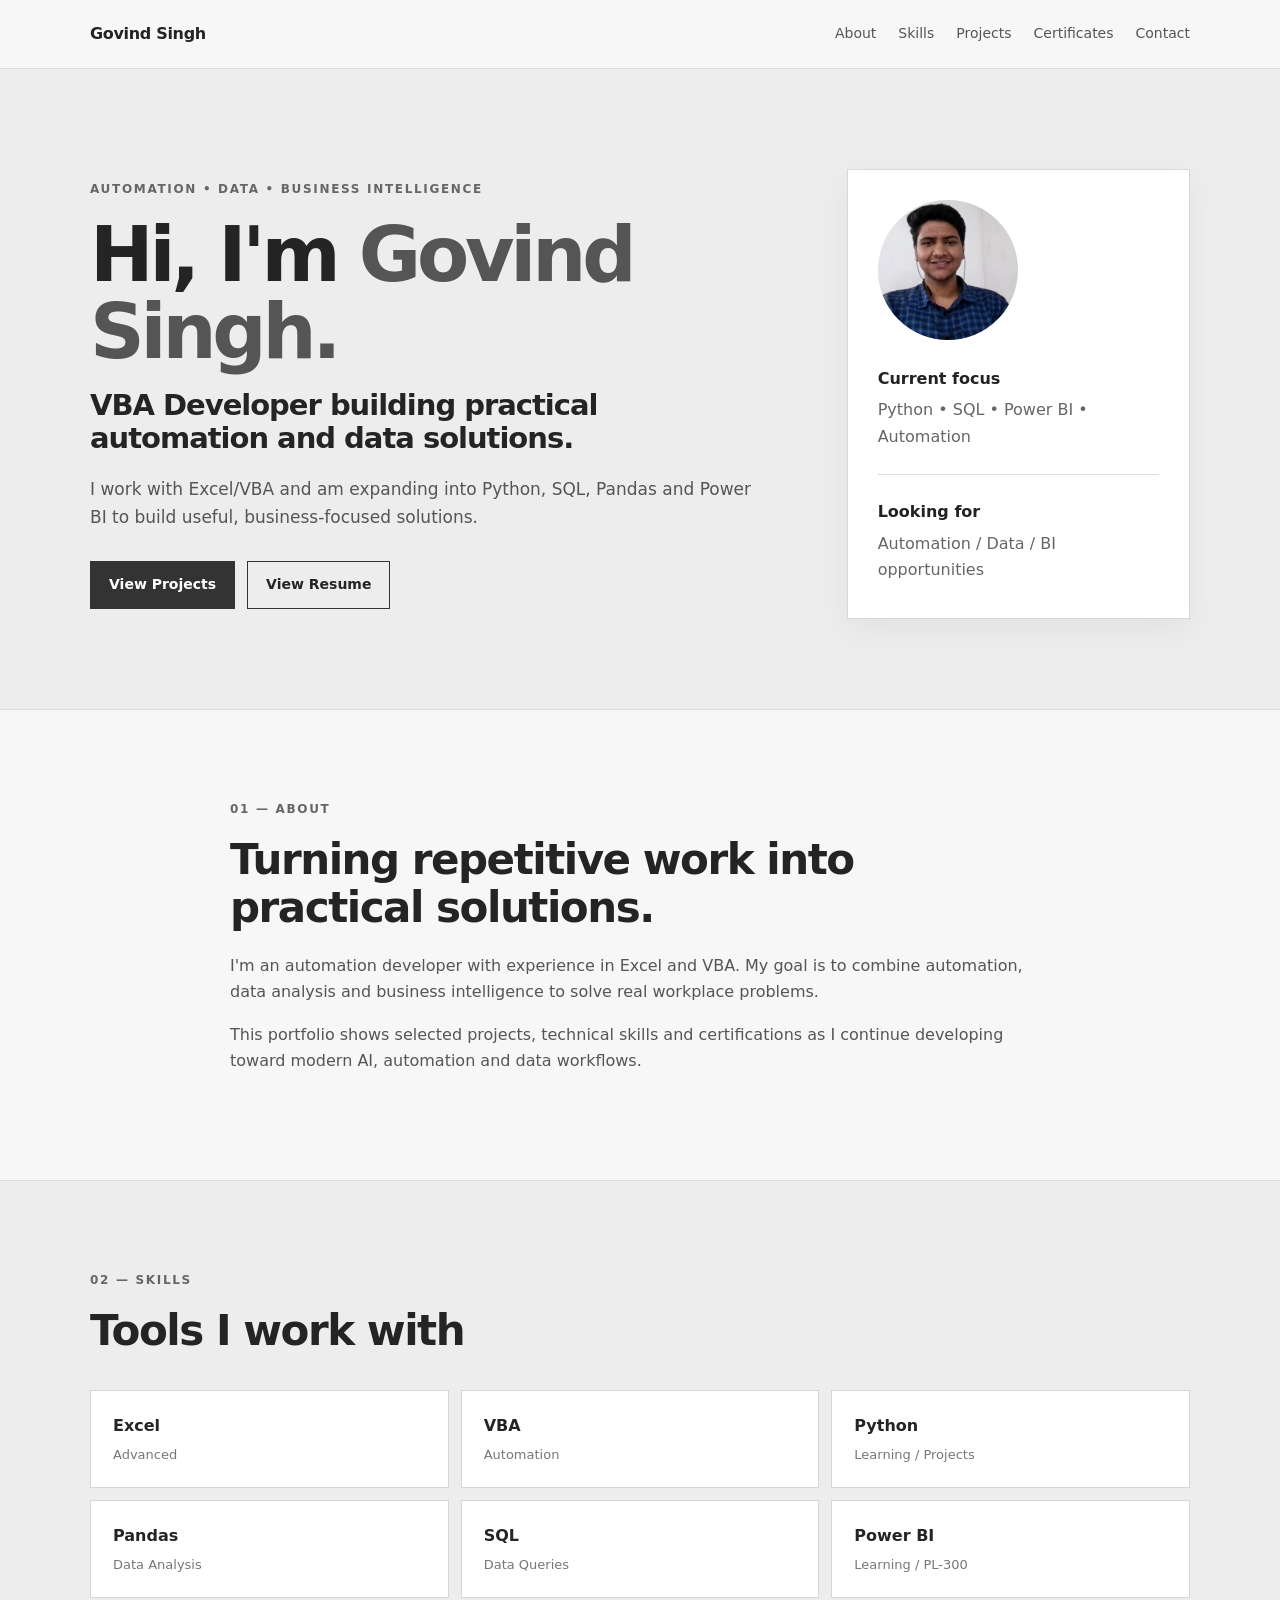
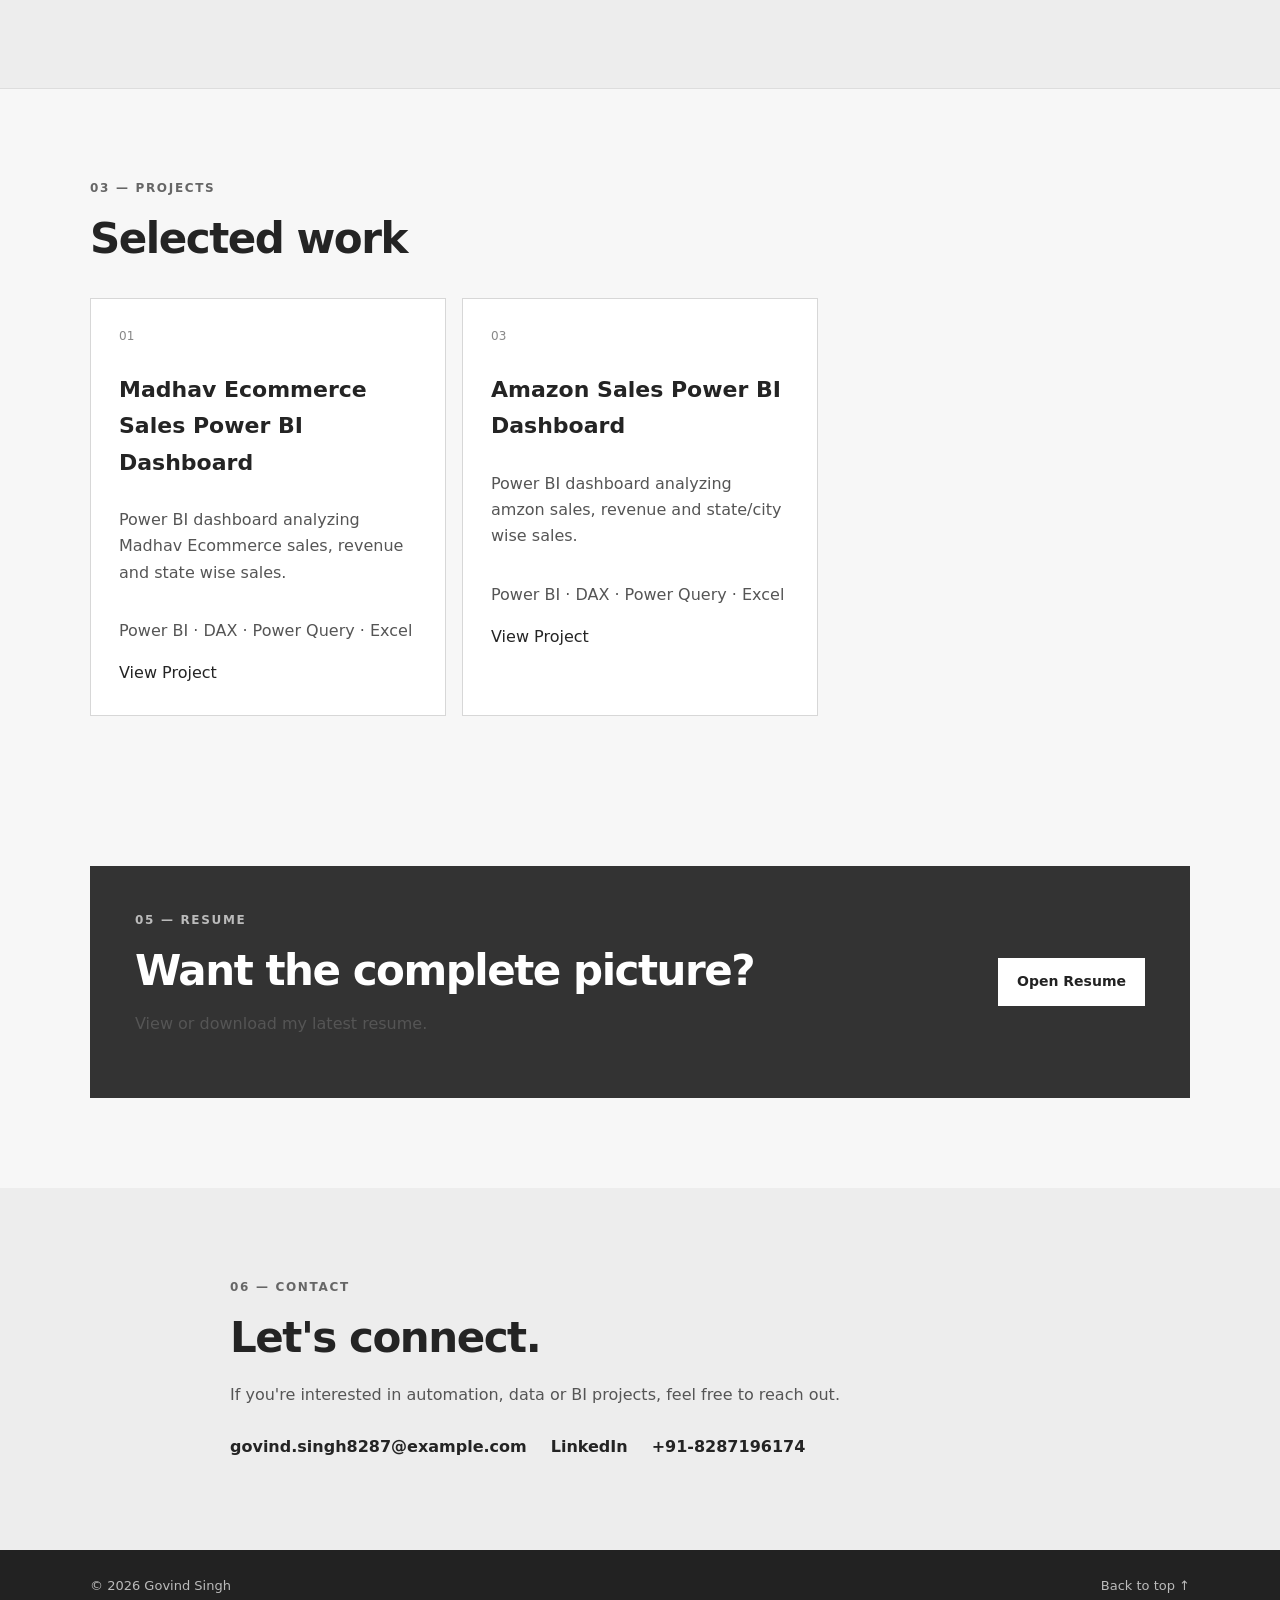
==== index.html @ 37bec1ab "Initial portfolio" ====
<!DOCTYPE html>
<html lang="en">
<head>
  <meta charset="UTF-8">
  <meta name="viewport" content="width=device-width, initial-scale=1.0">
  <meta name="description" content="Govind Singh - Automation Developer Portfolio">
  <title>Govind Singh | Automation Developer</title>
  <link rel="stylesheet" href="style.css">
</head>
<body>
  <header class="site-header">
    <div class="container nav">
      <a class="logo" href="#home">Govind Singh</a>
      <nav>
        <a href="#about">About</a>
        <a href="#skills">Skills</a>
        <a href="#projects">Projects</a>
        <a href="#certificates">Certificates</a>
        <a href="#contact">Contact</a>
      </nav>
    </div>
  </header>

  <main>
    <section id="home" class="hero">
      <div class="container hero-grid">
        <div>
          <p class="eyebrow">AUTOMATION • DATA • BUSINESS INTELLIGENCE</p>
          <h1>Hi, I'm <span>Govind Singh.</span></h1>
          <h2>VBA Developer building practical automation and data solutions.</h2>
          <p class="hero-text">
            I work with Excel/VBA and am expanding into Python, SQL, Pandas and Power BI
            to build useful, business-focused solutions.
          </p>
          <div class="buttons">
            <a class="button primary" href="#projects">View Projects</a>
            <a class="button secondary" href="assets/resume.pdf" target="_blank">View Resume</a>
          </div>
        </div>
        <aside class="intro-card">
          <img class="profile-photo" src="assets/Profile photo.jpg" alt="Govind Singh">
          <p><strong>Current focus</strong></p>
          <p>Python • SQL • Power BI • Automation</p>
          <hr>
          <p><strong>Looking for</strong></p>
          <p>Automation / Data / BI opportunities</p>
        </aside>
      </div>
    </section>

    <section id="about" class="section">
      <div class="container narrow">
        <p class="section-label">01 — ABOUT</p>
        <h2>Turning repetitive work into practical solutions.</h2>
        <p>
          I'm an automation developer with experience in Excel and VBA. My goal is to
          combine automation, data analysis and business intelligence to solve real
          workplace problems.
        </p>
        <p>
          This portfolio shows selected projects, technical skills and certifications
          as I continue developing toward modern AI, automation and data workflows.
        </p>
      </div>
    </section>

    <section id="skills" class="section muted">
      <div class="container">
        <p class="section-label">02 — SKILLS</p>
        <h2>Tools I work with</h2>
        <div class="skill-grid">
          <div class="skill"><strong>Excel</strong><span>Advanced</span></div>
          <div class="skill"><strong>VBA</strong><span>Automation</span></div>
          <div class="skill"><strong>Python</strong><span>Learning / Projects</span></div>
          <div class="skill"><strong>Pandas</strong><span>Data Analysis</span></div>
          <div class="skill"><strong>SQL</strong><span>Data Queries</span></div>
          <div class="skill"><strong>Power BI</strong><span>Learning / PL-300</span></div>
        </div>
      </div>
    </section>

    <section id="projects" class="section">
      <div class="container">
        <p class="section-label">03 — PROJECTS</p>
        <h2>Selected work</h2>
        <div class="project-grid">
          <article class="project-card">
            <div class="project-number">01</div>
              <h3>Madhav Ecommerce Sales Power BI Dashboard</h3>

    <p>
        Power BI dashboard analyzing Madhav Ecommerce sales,
        revenue and state wise sales.
    </p>

    <p class="project-tech">
        Power BI · DAX · Power Query · Excel
    </p>

    <a href="/projects/power bi/madhav ecomm/project.html"
       class="project-button">
        View Project
    </a>
          </article>
<!--
          <article class="project-card">
            <div class="project-number">02</div>
            <h3>Excel / VBA Automation</h3>
            <p>Business-process automation using Excel VBA to reduce repetitive manual work.</p>
            <div class="tags"><span>Excel</span><span>VBA</span><span>Automation</span></div>
            <a href="#" class="text-link">View project →</a>
          </article> -->

          <article class="project-card">
            <div class="project-number">03</div>
 <h3>  Amazon Sales Power BI Dashboard</h3>

    <p>
        Power BI dashboard analyzing amzon sales,
        revenue and state/city wise sales.
    </p>

    <p class="project-tech">
        Power BI · DAX · Power Query · Excel
    </p>

    <a href="/projects/power bi/amazon dashboard/project.html"
       class="project-button">
        View Project
    </a>
          </article>
        </div>
      </div>
    </section>
<!-- 
    <section id="certificates" class="section muted">
      <div class="container">
        <p class="section-label">04 — CERTIFICATIONS</p>
        <h2>Learning & certifications</h2>
        <div class="certificate-list">
         <div class="certificate"><div><strong>Microsoft Power BI / PL-300</strong><span>Certification / preparation</span></div><span class="year">2026</span></div>
          <div class="certificate"><div><strong>Python / Data Analysis</strong><span>Add certificate name here</span></div><span class="year">2026</span></div>
          <div class="certificate"><div><strong>Additional Certification</strong><span>Add issuing organisation here</span></div><span class="year">20XX</span></div>
        --></div>
      </div>
    </section>

    <section id="resume" class="section resume-section">
      <div class="container resume-box">
        <div>
          <p class="section-label">05 — RESUME</p>
          <h2>Want the complete picture?</h2>
          <p>View or download my latest resume.</p>
        </div>
        <a class="button primary" href="assets/resume.pdf" target="_blank">Open Resume</a>
      </div>
    </section>

    <section id="contact" class="section contact">
      <div class="container narrow">
        <p class="section-label">06 — CONTACT</p>
        <h2>Let's connect.</h2>
        <p>If you're interested in automation, data or BI projects, feel free to reach out.</p>
        <div class="contact-links">
          <a href="mailto:@example.com">govind.singh8287@example.com</a>
          <a href="https://www.linkedin.com/" target="_blank">LinkedIn</a>
          <a href="https://github.com/" target="_blank">+91-8287196174</a>
        </div>
      </div>
    </section>
  </main>

  <footer>
    <div class="container footer-inner">
      <span>© 2026 Govind Singh</span>
      <a href="#home">Back to top ↑</a>
    </div>
  </footer>
</body>
</html>
---- style.css ----
* { box-sizing: border-box; }
html { scroll-behavior: smooth; }
body {
  margin: 0;
  font-family: Inter, ui-sans-serif, system-ui, -apple-system, BlinkMacSystemFont, "Segoe UI", sans-serif;
  color: #242424;
  background: #f7f7f7;
  line-height: 1.65;
}
a { color: inherit; text-decoration: none; }
.container { width: min(1100px, calc(100% - 40px)); margin: auto; }
.narrow { max-width: 820px; }
.site-header {
  position: sticky; top: 0; z-index: 10;
  background: rgba(247,247,247,.94);
  border-bottom: 1px solid #ddd;
  backdrop-filter: blur(8px);
}
.nav { min-height: 68px; display: flex; align-items: center; justify-content: space-between; gap: 24px; }
.logo { font-weight: 750; letter-spacing: -.02em; }
nav { display: flex; gap: 22px; font-size: 14px; color: #555; }
nav a:hover, .text-link:hover, .contact-links a:hover { color: #111; text-decoration: underline; }
.hero { padding: 100px 0 90px; background: #ededed; border-bottom: 1px solid #ddd; }
.hero-grid { display: grid; grid-template-columns: 1.6fr .8fr; gap: 70px; align-items: center; }
.eyebrow, .section-label { font-size: 12px; letter-spacing: .14em; font-weight: 750; color: #666; margin: 0 0 16px; }
h1 { font-size: clamp(44px, 7vw, 76px); line-height: 1.02; letter-spacing: -.055em; margin: 0 0 18px; }
h1 span { color: #555; }
h2 { font-size: clamp(28px, 4vw, 42px); line-height: 1.15; letter-spacing: -.035em; margin: 0 0 20px; }
.hero h2 { font-size: clamp(21px, 3vw, 29px); max-width: 720px; font-weight: 600; }
.hero-text { max-width: 680px; color: #555; font-size: 17px; }
.buttons { display: flex; gap: 12px; flex-wrap: wrap; margin-top: 30px; }
.button { display: inline-block; padding: 11px 18px; border: 1px solid #333; font-weight: 650; font-size: 14px; }
.primary { background: #333; color: white; }
.primary:hover { background: #111; }
.secondary { background: transparent; }
.secondary:hover { background: #e2e2e2; }
.intro-card { background: white; border: 1px solid #d7d7d7; padding: 30px; box-shadow: 0 10px 30px rgba(0,0,0,.05); }
.profile-photo {
  width: 140px;
  height: 140px;
  object-fit: cover;
  object-position: center 30%;
  border-radius: 50%;
  display: block;
  margin-bottom: 26px;
}
.intro-card p { margin: 5px 0; color: #666; }
.intro-card strong { color: #222; }
.intro-card hr { border: 0; border-top: 1px solid #ddd; margin: 24px 0; }
.section { padding: 90px 0; }
.muted { background: #ededed; border-top: 1px solid #ddd; border-bottom: 1px solid #ddd; }
.section p:not(.section-label) { color: #555; }
.skill-grid { display: grid; grid-template-columns: repeat(3, 1fr); gap: 12px; margin-top: 35px; }
.skill { background: white; border: 1px solid #d7d7d7; padding: 22px; display: flex; flex-direction: column; gap: 4px; }
.skill span { font-size: 13px; color: #777; }
.project-grid { display: grid; grid-template-columns: repeat(3, 1fr); gap: 16px; margin-top: 35px; }
.project-card { background: white; border: 1px solid #d7d7d7; padding: 28px; min-height: 330px; display: flex; flex-direction: column; }
.project-number { font-size: 12px; color: #888; margin-bottom: 25px; }
.project-card h3 { font-size: 22px; margin: 0 0 10px; }
.project-card p { color: #666; }
.tags { display: flex; flex-wrap: wrap; gap: 7px; margin: 18px 0; }
.tags span { font-size: 12px; border: 1px solid #ccc; padding: 3px 8px; color: #555; }
.text-link { margin-top: auto; font-size: 14px; font-weight: 700; }
.certificate-list { margin-top: 30px; border-top: 1px solid #ccc; }
.certificate { display: flex; justify-content: space-between; gap: 20px; padding: 20px 0; border-bottom: 1px solid #ccc; }
.certificate div { display: flex; flex-direction: column; }
.certificate span { color: #777; font-size: 13px; }
.year { white-space: nowrap; }
.resume-section { padding-top: 60px; }
.resume-box { background: #333; color: white; padding: 45px; display: flex; justify-content: space-between; align-items: center; gap: 30px; }
.resume-box .section-label, .resume-box p { color: #bbb; }
.resume-box h2 { margin-bottom: 10px; }
.resume-box .primary { background: white; color: #222; border-color: white; }
.contact { background: #ededed; }
.contact-links { display: flex; flex-wrap: wrap; gap: 24px; margin-top: 25px; font-weight: 650; }
footer { background: #222; color: #bbb; padding: 25px 0; font-size: 13px; }
.footer-inner { display: flex; justify-content: space-between; }
@media (max-width: 800px) {
  .hero-grid, .project-grid { grid-template-columns: 1fr; }
  .hero { padding: 70px 0; }
  .skill-grid { grid-template-columns: repeat(2, 1fr); }
  nav { gap: 12px; font-size: 12px; }
  .resume-box { flex-direction: column; align-items: flex-start; }
}
@media (max-width: 520px) {
  .container { width: min(100% - 28px, 1100px); }
  .nav { min-height: 60px; }
  nav { display: none; }
  .section { padding: 65px 0; }
  .skill-grid { grid-template-columns: 1fr; }
  .certificate { align-items: flex-start; }
  h1 { font-size: 46px; }
}
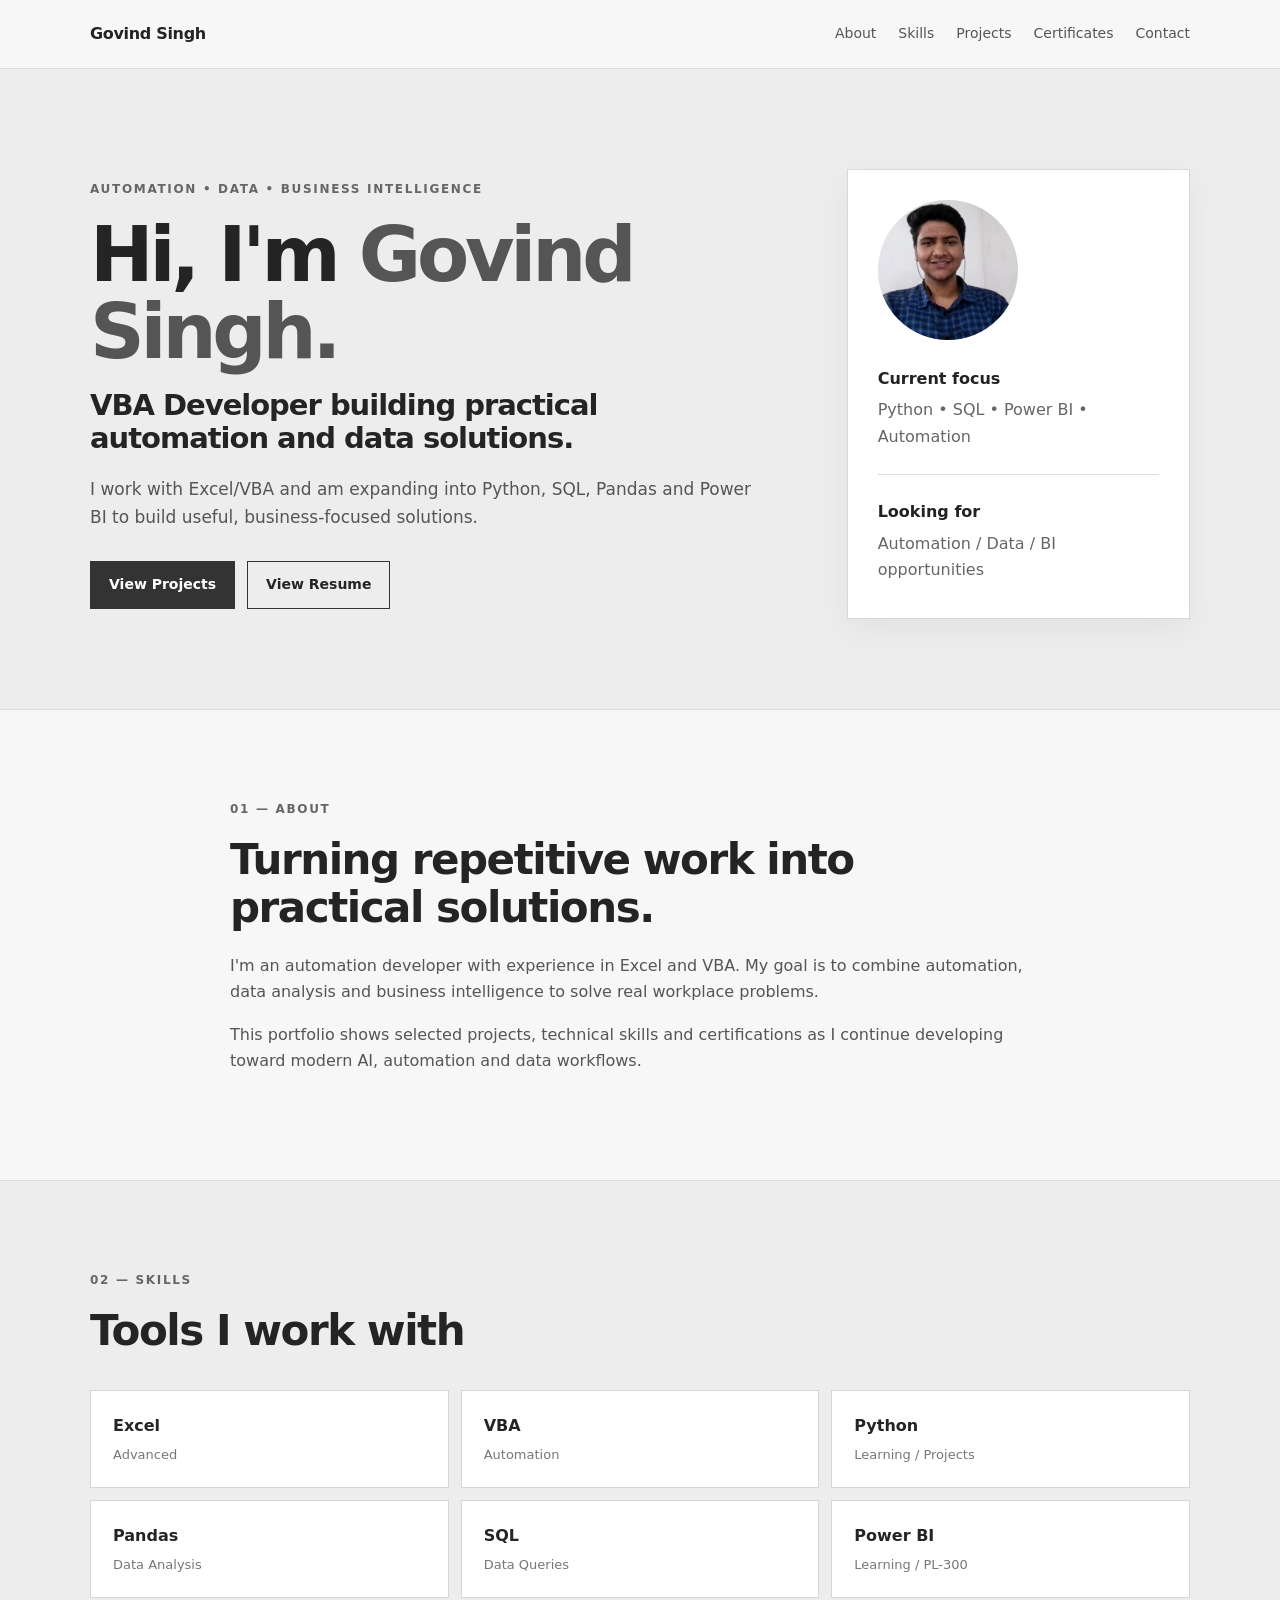
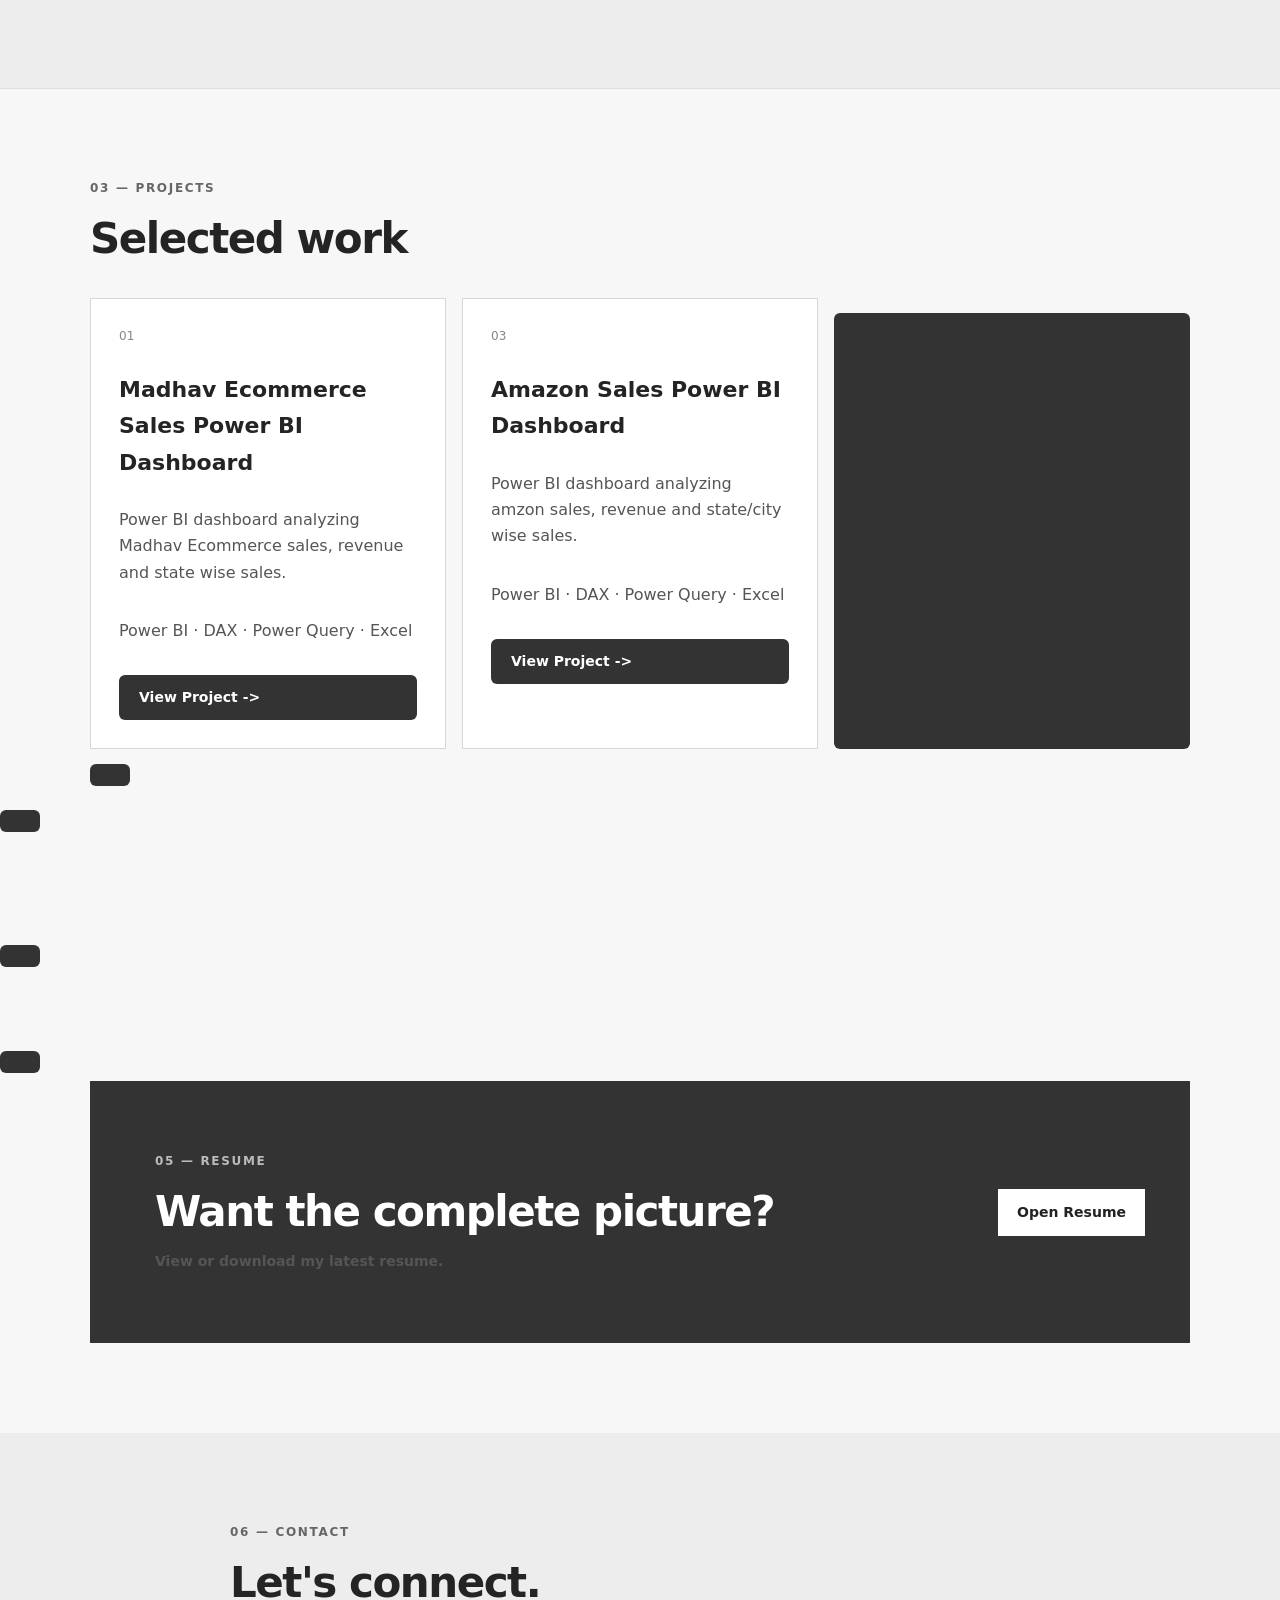
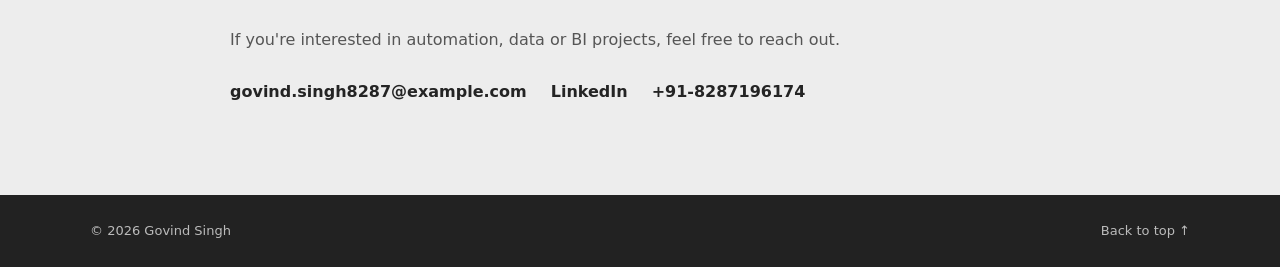
==== commit b3223734: "Open projects in new tab" ====
--- a/index.html
+++ b/index.html
@@ -98,8 +98,10 @@
     </p>
 
     <a href="/projects/power bi/madhav ecomm/project.html"
-       class="project-button">
-        View Project
+       class="project-button"
+       target="_blank" 
+        rel="noopener noreferrer">
+         View Project ->
     </a>
           </article>
 <!--
@@ -125,9 +127,10 @@
     </p>
 
     <a href="/projects/power bi/amazon dashboard/project.html"
-       class="project-button">
-        View Project
-    </a>
+       class="project-button"
+       target="_blank" 
+        rel="noopener noreferrer">
+         View Project ->
           </article>
         </div>
       </div>
--- a/style.css
+++ b/style.css
@@ -58,6 +58,22 @@
 .project-number { font-size: 12px; color: #888; margin-bottom: 25px; }
 .project-card h3 { font-size: 22px; margin: 0 0 10px; }
 .project-card p { color: #666; }
+.project-button {
+    display: inline-block;
+    margin-top: 15px;
+    padding: 11px 20px;
+    background: #333;
+    color: #fff;
+    text-decoration: none;
+    border-radius: 6px;
+    font-weight: 600;
+    font-size: 14px;
+    transition: all 0.2s ease;
+}
+.project-button:hover {
+    background: #111;
+    transform: translateY(-2px);
+}
 .tags { display: flex; flex-wrap: wrap; gap: 7px; margin: 18px 0; }
 .tags span { font-size: 12px; border: 1px solid #ccc; padding: 3px 8px; color: #555; }
 .text-link { margin-top: auto; font-size: 14px; font-weight: 700; }
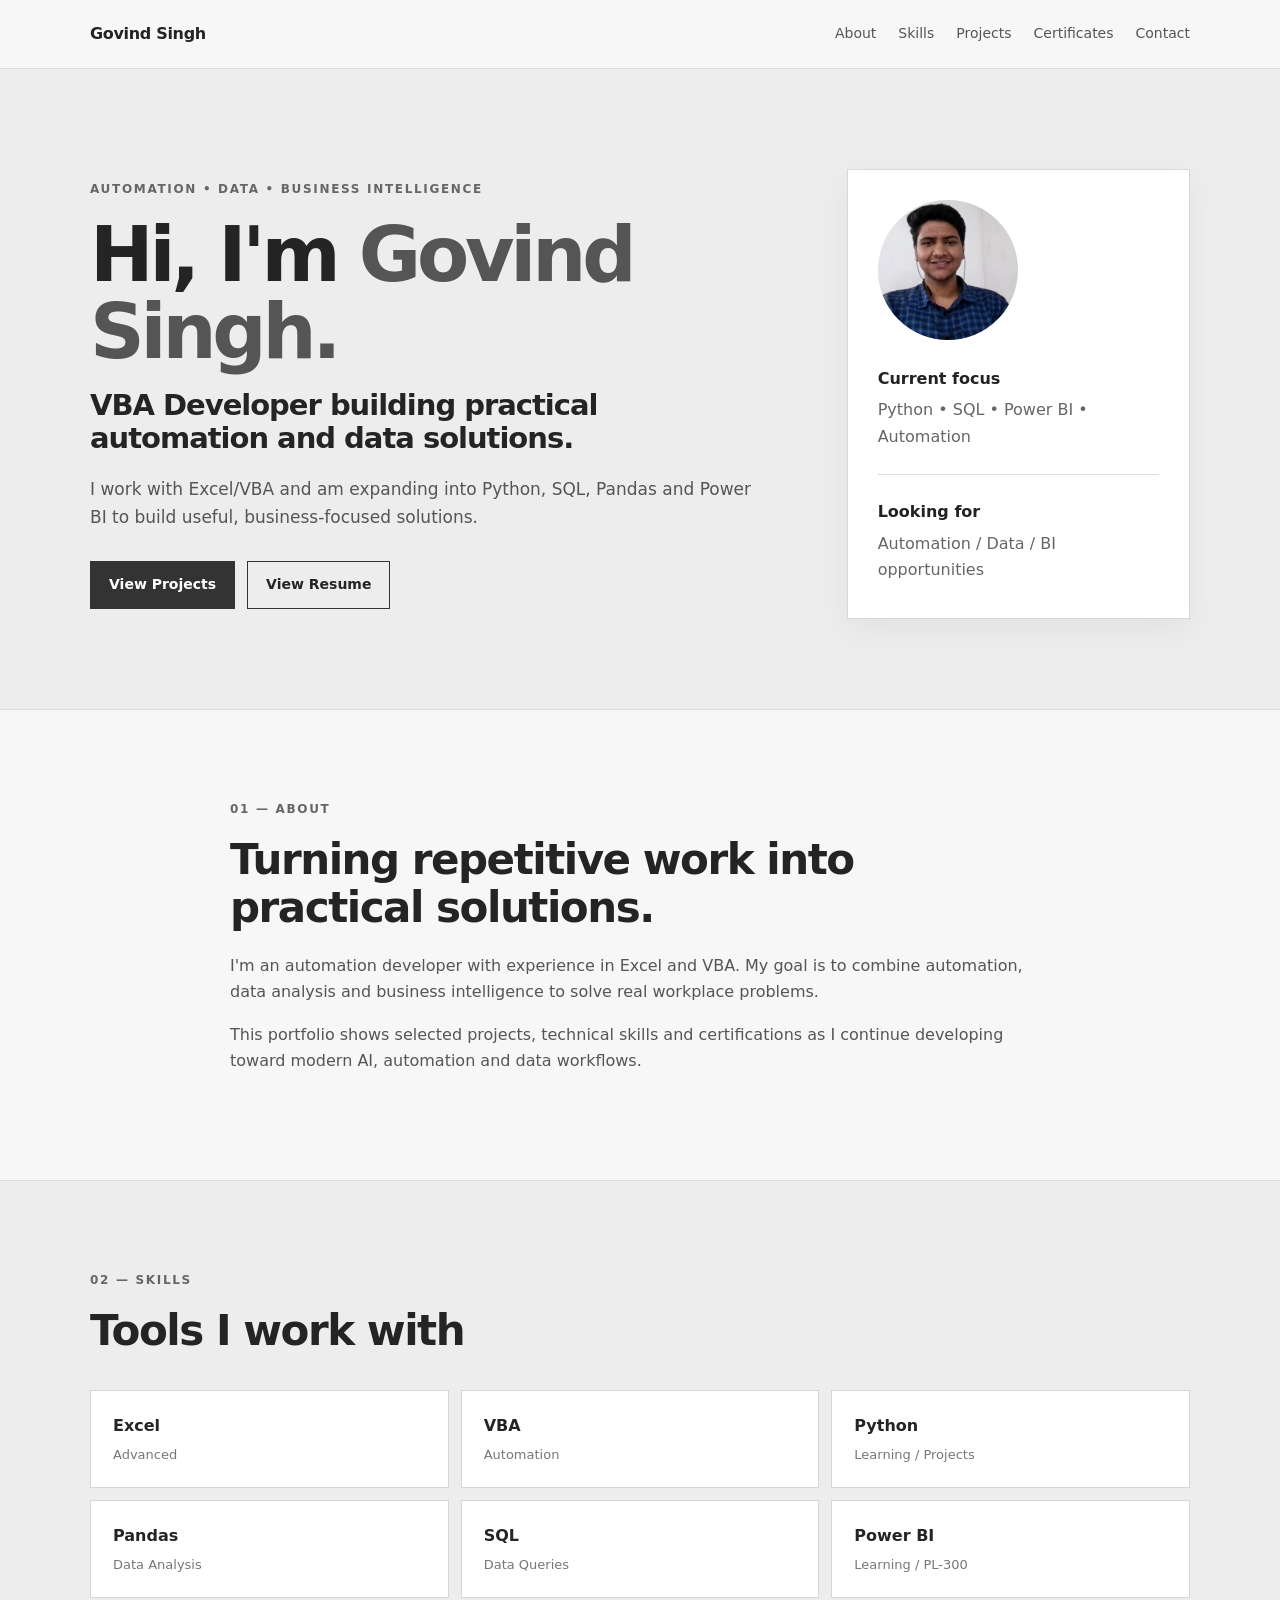
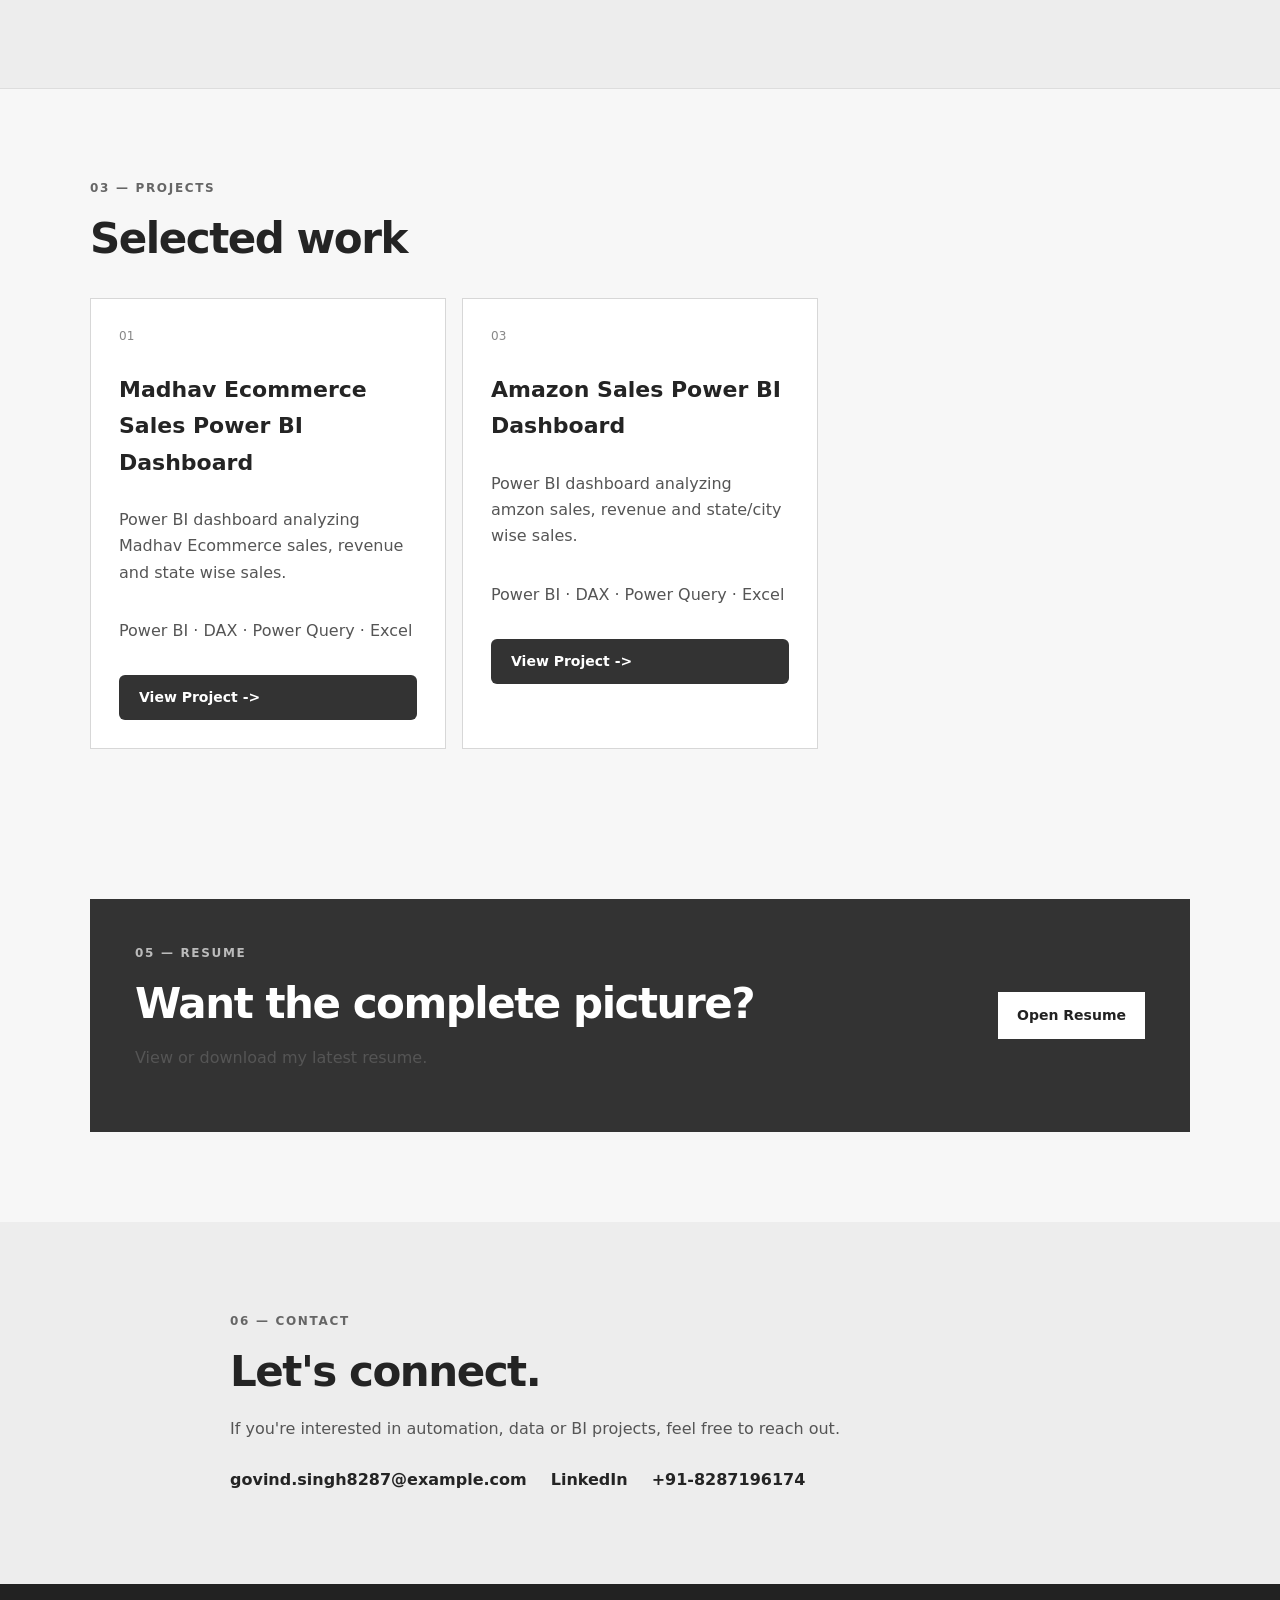
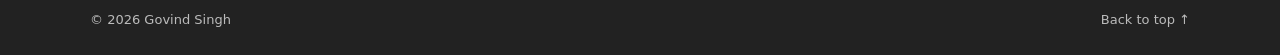
==== commit e00868db: "Update Portfolio" ====
--- a/index.html
+++ b/index.html
@@ -131,6 +131,7 @@
        target="_blank" 
         rel="noopener noreferrer">
          View Project ->
+    </a>
           </article>
         </div>
       </div>
--- a/style.css
+++ b/style.css
@@ -70,10 +70,7 @@
     font-size: 14px;
     transition: all 0.2s ease;
 }
-.project-button:hover {
-    background: #111;
-    transform: translateY(-2px);
-}
+
 .tags { display: flex; flex-wrap: wrap; gap: 7px; margin: 18px 0; }
 .tags span { font-size: 12px; border: 1px solid #ccc; padding: 3px 8px; color: #555; }
 .text-link { margin-top: auto; font-size: 14px; font-weight: 700; }
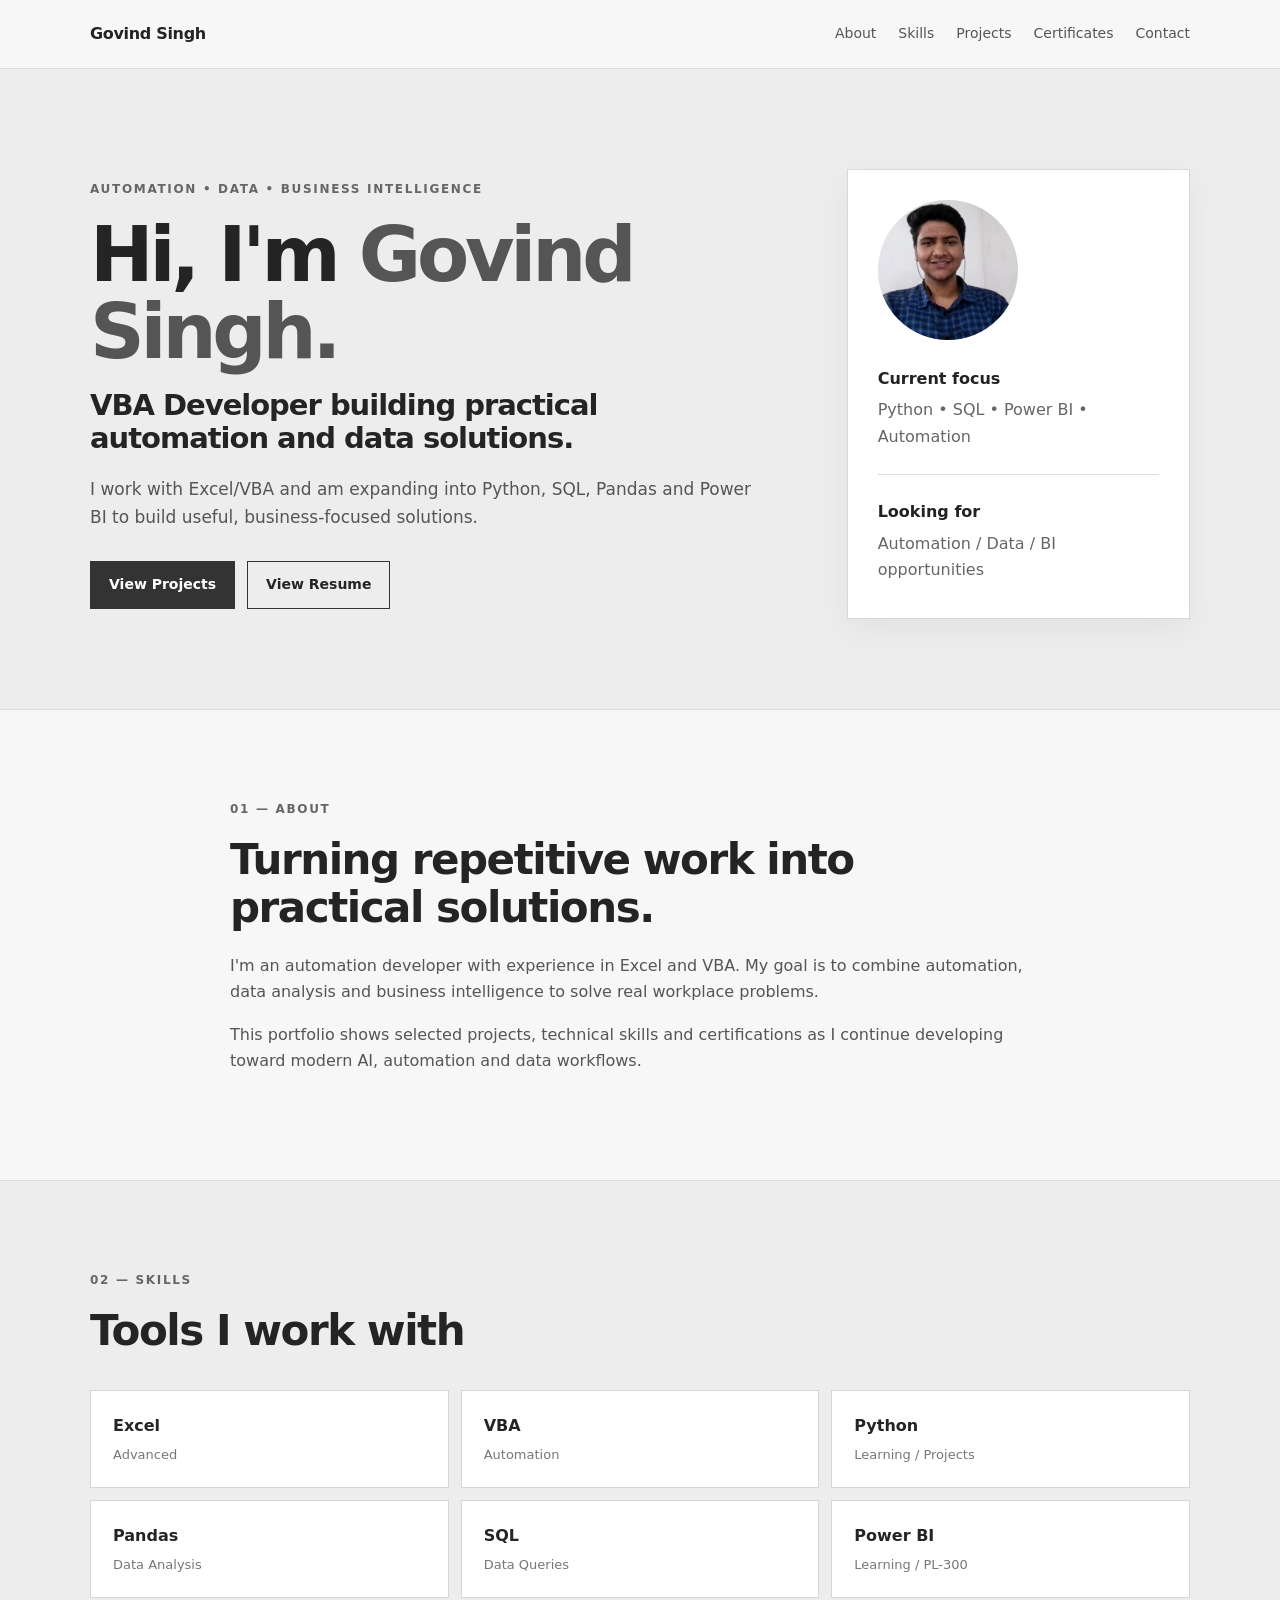
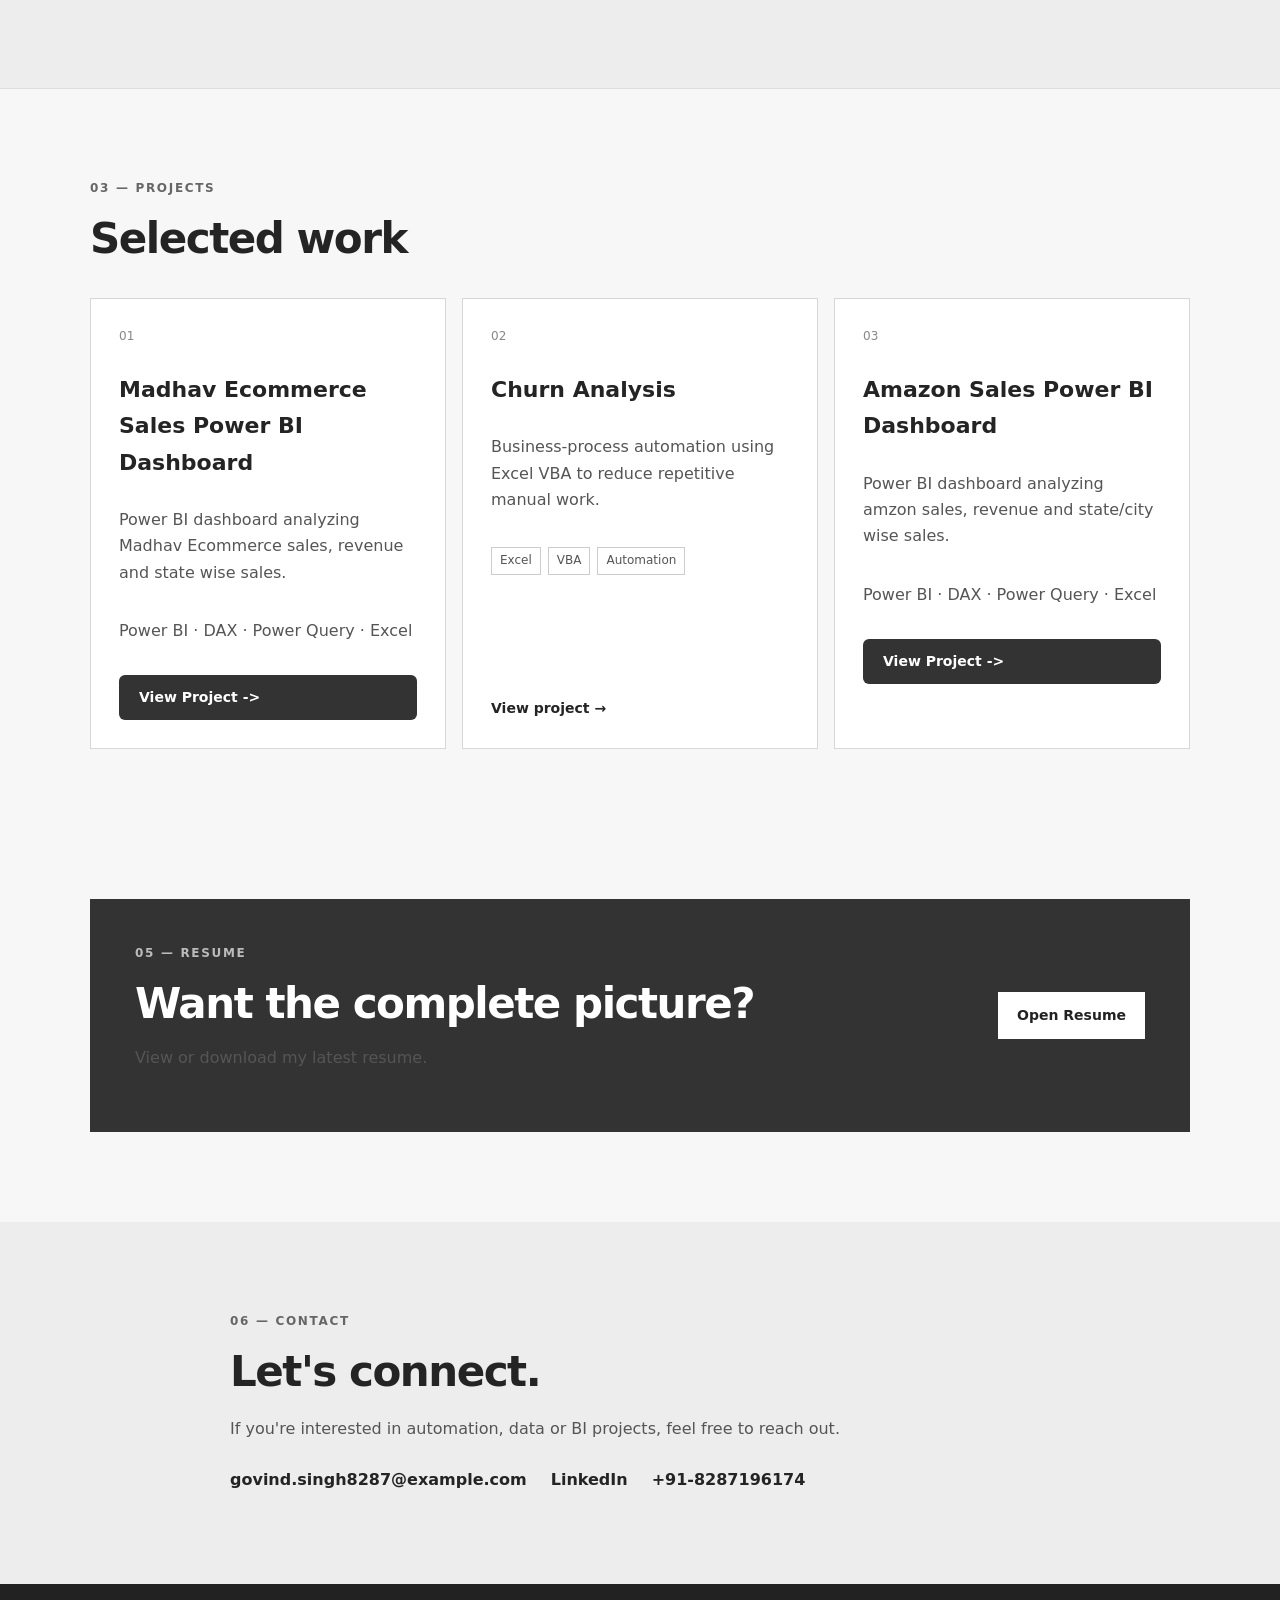
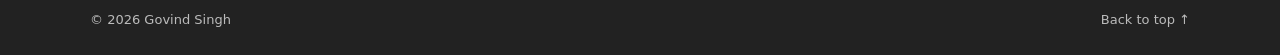
==== commit 887cd7b9: "Update Portfolio" ====
--- a/index.html
+++ b/index.html
@@ -104,14 +104,14 @@
          View Project ->
     </a>
           </article>
-<!--
+
           <article class="project-card">
             <div class="project-number">02</div>
-            <h3>Excel / VBA Automation</h3>
+            <h3>Churn Analysis</h3>
             <p>Business-process automation using Excel VBA to reduce repetitive manual work.</p>
             <div class="tags"><span>Excel</span><span>VBA</span><span>Automation</span></div>
             <a href="#" class="text-link">View project →</a>
-          </article> -->
+          </article> 
 
           <article class="project-card">
             <div class="project-number">03</div>
--- a/style.css
+++ b/style.css
@@ -70,7 +70,10 @@
     font-size: 14px;
     transition: all 0.2s ease;
 }
-
+.project-button:hover {
+    background: #111;
+    transform: translateY(-2px);
+}
 .tags { display: flex; flex-wrap: wrap; gap: 7px; margin: 18px 0; }
 .tags span { font-size: 12px; border: 1px solid #ccc; padding: 3px 8px; color: #555; }
 .text-link { margin-top: auto; font-size: 14px; font-weight: 700; }
